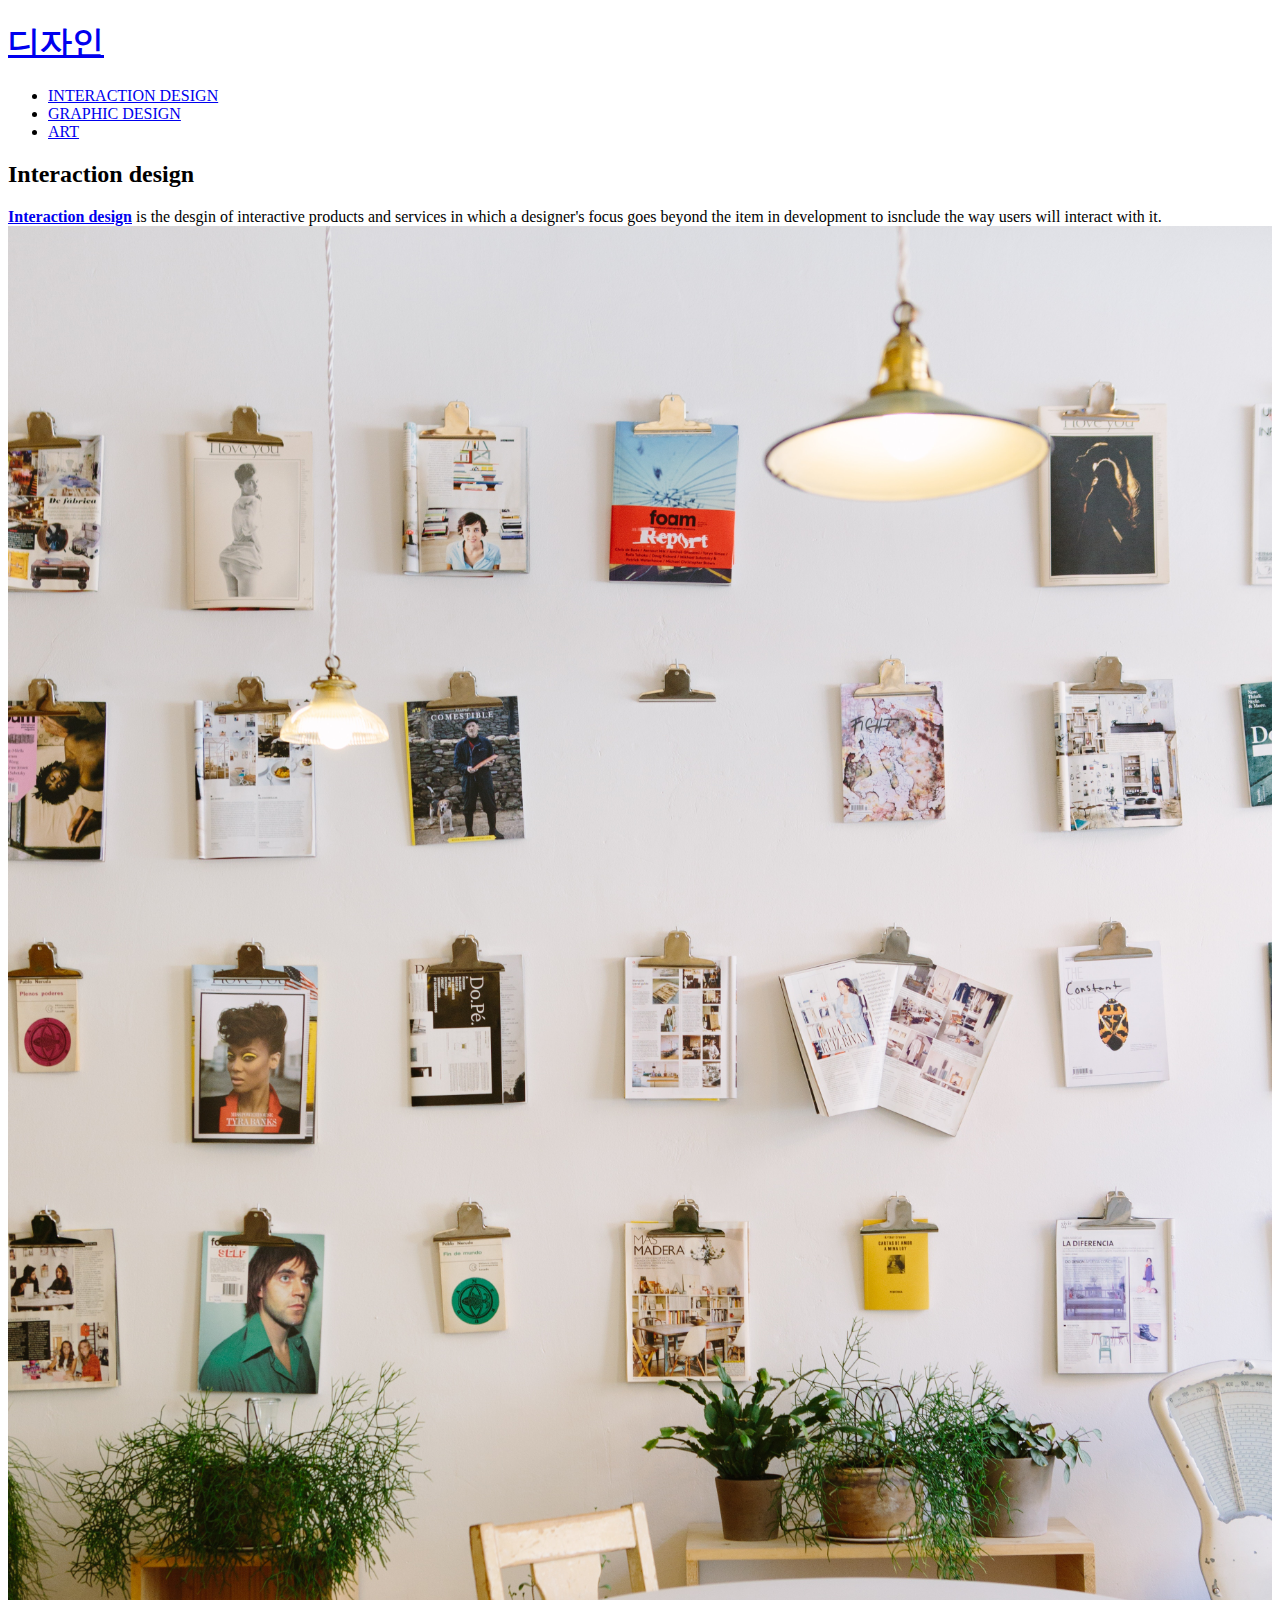
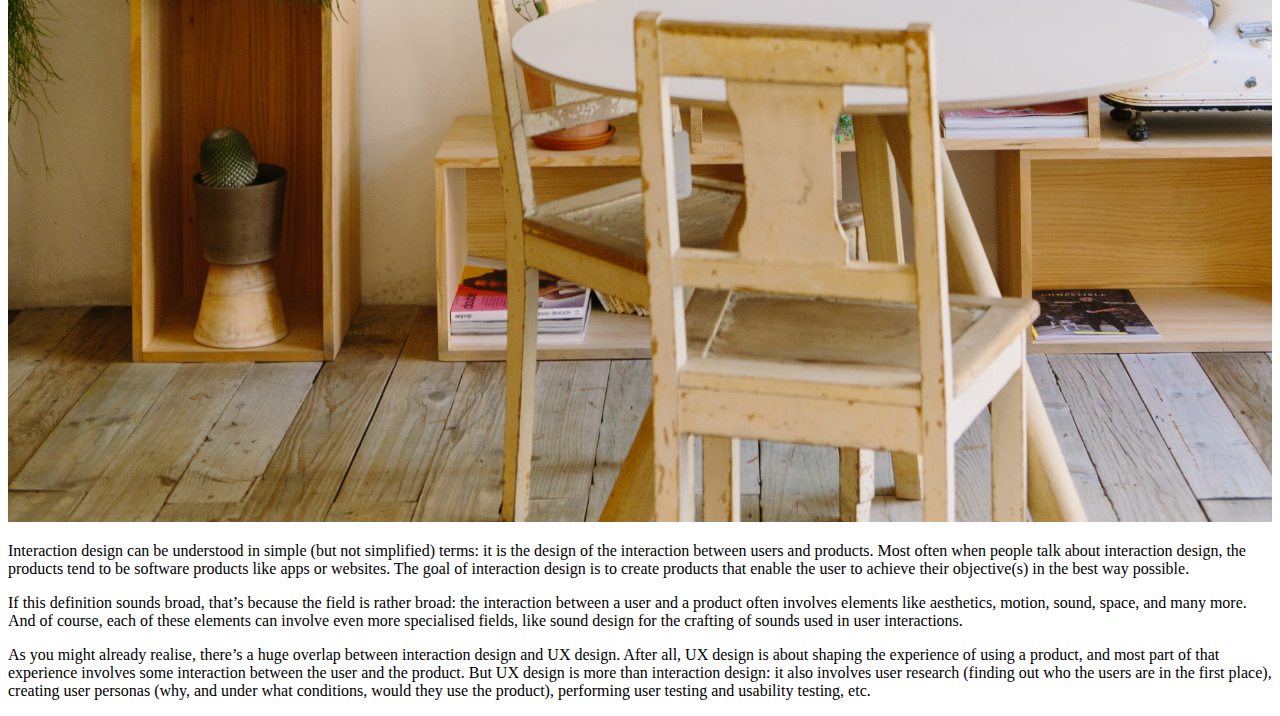
==== 1.html @ 0b704acf "first version" ====
<!doctype html>
<html>
<head>
  <title>WEB1 - I.D</title>
  <meta charset="utf-8">
</head>
<body>
  <h1><a href="index.html">디자인</a></h1>
  <ul>
    <li><a href="1.html">INTERACTION DESIGN</a></li>
    <li><a href="10.html">GRAPHIC DESIGN</a></li>
    <li><a href="100.html">ART</a></li>
  </ul>
  <h2>Interaction design</h2>
  <strong><u><a href="https://www.interaction-design.org/" target="_blank" title=html15speccification">Interaction design</a></u></strong> is the desgin of interactive products and services in which a designer's focus goes beyond the item in development to isnclude the way users will interact with it.<img src="design.jpg" width="100%"><p>Interaction design can be understood in simple (but not simplified) terms: it is the design of the interaction between users and products. Most often when people talk about interaction design, the products tend to be software products like apps or websites. The goal of interaction design is to create products that enable the user to achieve their objective(s) in the best way possible.</p><p>If this definition sounds broad, that’s because the field is rather broad: the interaction between a user and a product often involves elements like aesthetics, motion, sound, space, and many more. And of course, each of these elements can involve even more specialised fields, like sound design for the crafting of sounds used in user interactions.</p><p>As you might already realise, there’s a huge overlap between interaction design and UX design. After all, UX design is about shaping the experience of using a product, and most part of that experience involves some interaction between the user and the product. But UX design is more than interaction design: it also involves user research (finding out who the users are in the first place), creating user personas (why, and under what conditions, would they use the product), performing user testing and usability testing, etc.</p>
</body>
</html>
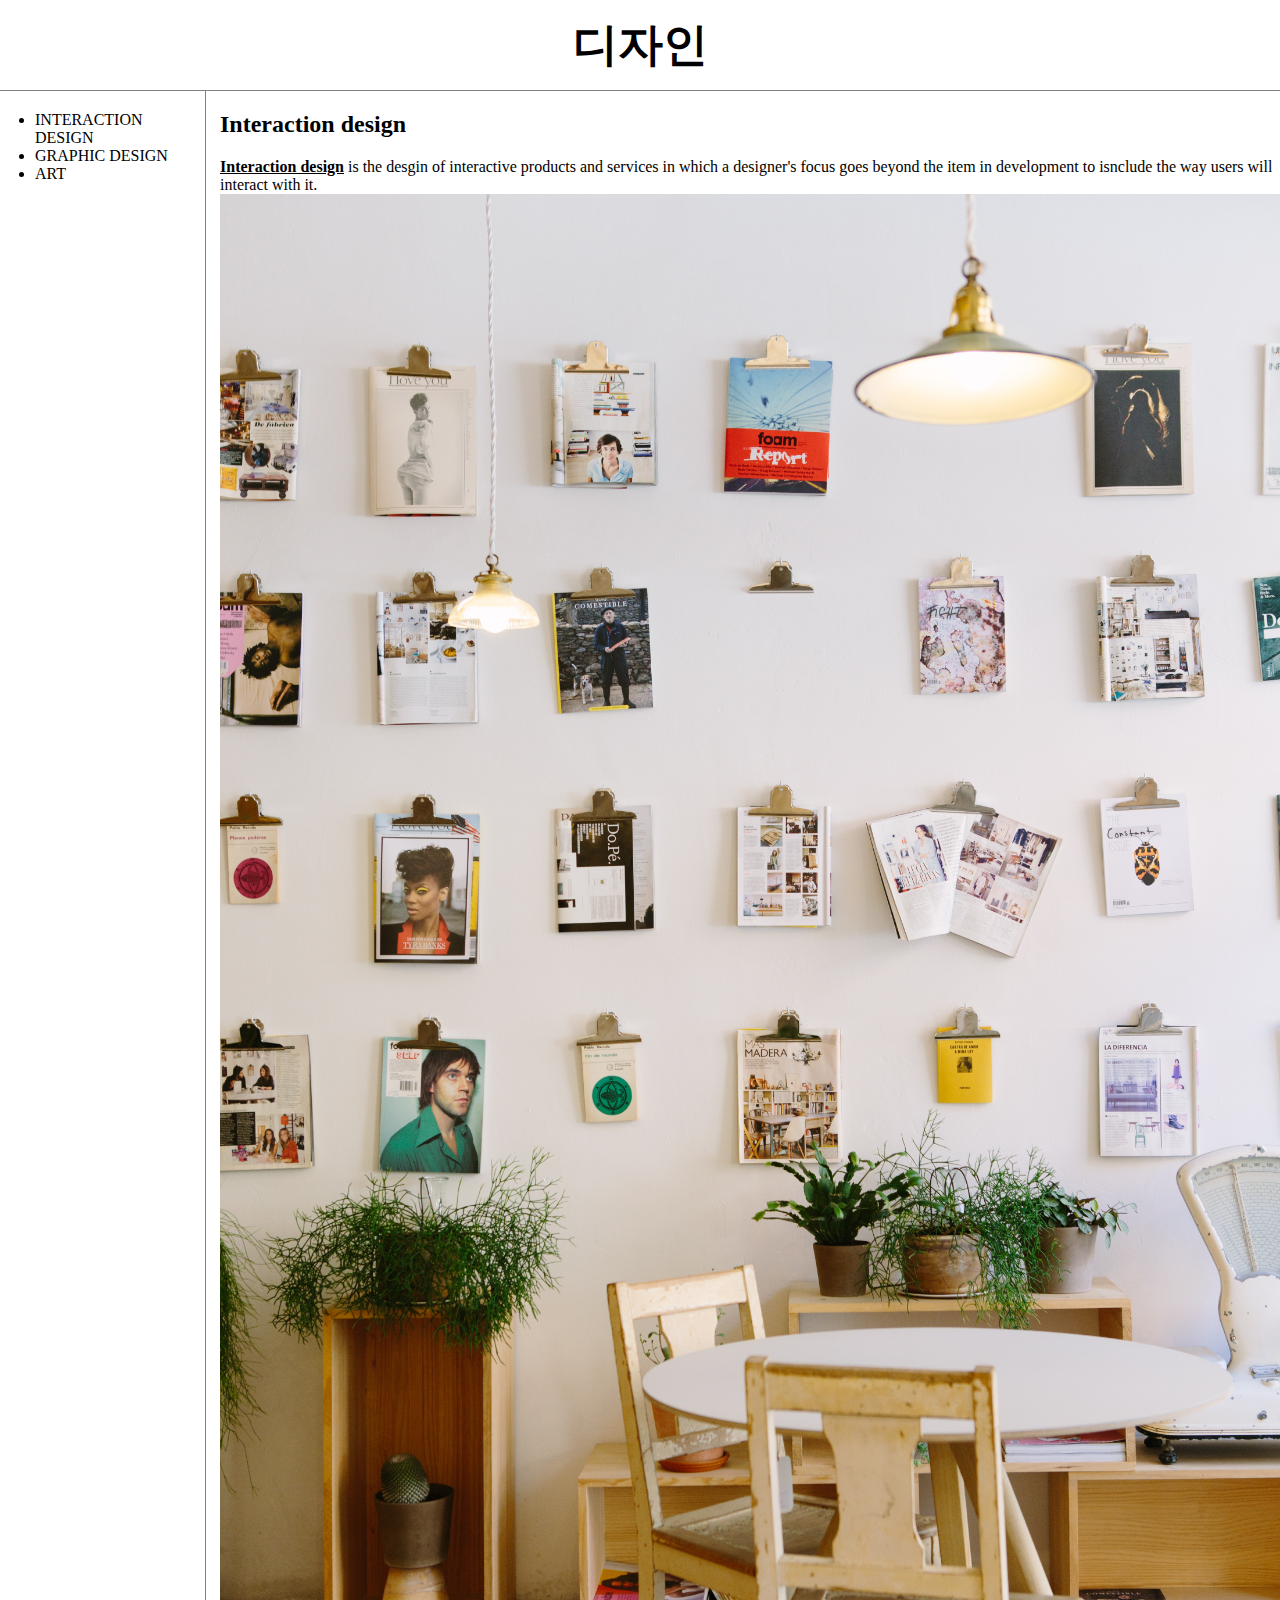
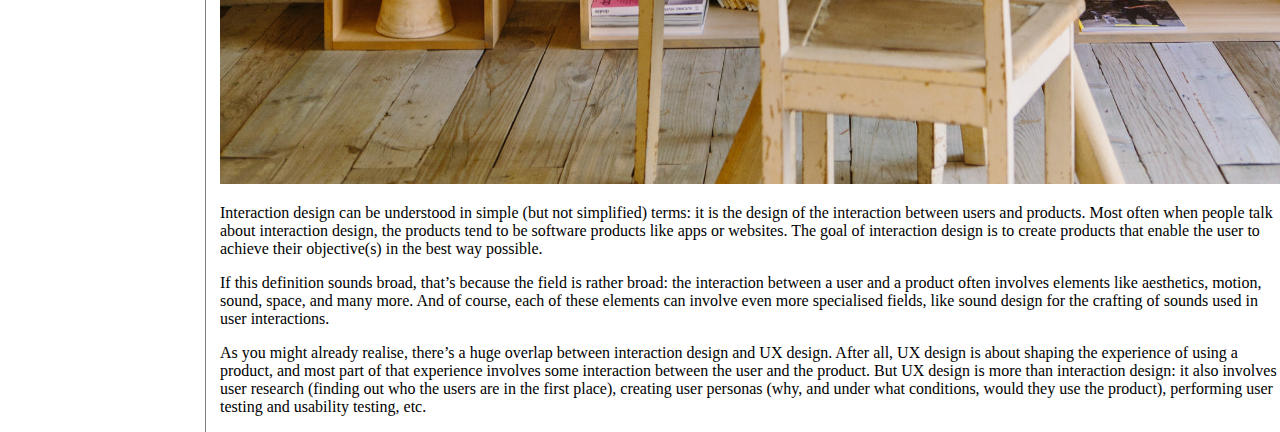
==== commit e9d6cada: "Add files via upload" ====
--- a/1.html
+++ b/1.html
@@ -3,15 +3,59 @@
 <head>
   <title>WEB1 - I.D</title>
   <meta charset="utf-8">
+  <style>
+    body{
+      margin:0;
+    }
+    a {
+      color: black;
+      text-decoration: none;
+    }
+    h1 {
+      font-size: 45px;
+      text-align: center;
+      border-bottom:1px solid gray;
+      margin:0;
+      padding:15px
+    }
+    ul{
+      border-right:1px solid gray;
+      width:150px;
+      margin:0;
+      padding:20px;
+    }
+    #grid{
+      display: grid;
+      grid-template-columns: 200px 1fr;
+    }
+    #grid ul{
+      padding-left: 35px;
+    }
+    #article{
+      padding-left: 20px;
+    }
+  </style>
 </head>
 <body>
   <h1><a href="index.html">디자인</a></h1>
-  <ul>
-    <li><a href="1.html">INTERACTION DESIGN</a></li>
-    <li><a href="10.html">GRAPHIC DESIGN</a></li>
-    <li><a href="100.html">ART</a></li>
-  </ul>
-  <h2>Interaction design</h2>
-  <strong><u><a href="https://www.interaction-design.org/" target="_blank" title=html15speccification">Interaction design</a></u></strong> is the desgin of interactive products and services in which a designer's focus goes beyond the item in development to isnclude the way users will interact with it.<img src="design.jpg" width="100%"><p>Interaction design can be understood in simple (but not simplified) terms: it is the design of the interaction between users and products. Most often when people talk about interaction design, the products tend to be software products like apps or websites. The goal of interaction design is to create products that enable the user to achieve their objective(s) in the best way possible.</p><p>If this definition sounds broad, that’s because the field is rather broad: the interaction between a user and a product often involves elements like aesthetics, motion, sound, space, and many more. And of course, each of these elements can involve even more specialised fields, like sound design for the crafting of sounds used in user interactions.</p><p>As you might already realise, there’s a huge overlap between interaction design and UX design. After all, UX design is about shaping the experience of using a product, and most part of that experience involves some interaction between the user and the product. But UX design is more than interaction design: it also involves user research (finding out who the users are in the first place), creating user personas (why, and under what conditions, would they use the product), performing user testing and usability testing, etc.</p>
+<div id="grid">
+    <ul>
+      <li><a href="1.html" >INTERACTION DESIGN</a></li>
+      <li><a href="10.html" >GRAPHIC DESIGN</a></li>
+      <li><a href="100.html">ART</a></li>
+    </ul>
+    <div id="article">
+    <!--
+    <h1><a href="index.html">디자인</a></h1>
+    <ul>
+      <li><a href="1.html">INTERACTION DESIGN</a></li>
+      <li><a href="10.html">GRAPHIC DESIGN</a></li>
+      <li><a href="100.html">ART</a></li>
+    </ul>
+    -->
+      <h2>Interaction design</h2>
+      <strong><u><a href="https://www.interaction-design.org/" target="_blank" title=html15speccification"> Interaction design</a></u></strong> is the desgin of interactive products and services in which a designer's focus goes beyond the item in development to isnclude the way users will interact with it.<img src="design.jpg" width="100%"><p>Interaction design can be understood in simple (but not simplified) terms: it is the design of the interaction between users and products. Most often when people talk about interaction design, the products tend to be software products like apps or websites. The goal of interaction design is to create products that enable the user to achieve their objective(s) in the best way possible.</p><p>If this definition sounds broad, that’s because the field is rather broad: the interaction between a user and a product often involves elements like aesthetics, motion, sound, space, and many more. And of course, each of these elements can involve even more specialised fields, like sound design for the crafting of sounds used in user interactions.</p><p>As you might already realise, there’s a huge overlap between interaction design and UX design. After all, UX design is about shaping the experience of using a product, and most part of that experience involves some interaction between the user and the product. But UX design is more than interaction design: it also involves user research (finding out who the users are in the first place), creating user personas (why, and under what conditions, would they use the product), performing user testing and usability testing, etc.</p>
+  </div>
+</div>
 </body>
 </html>
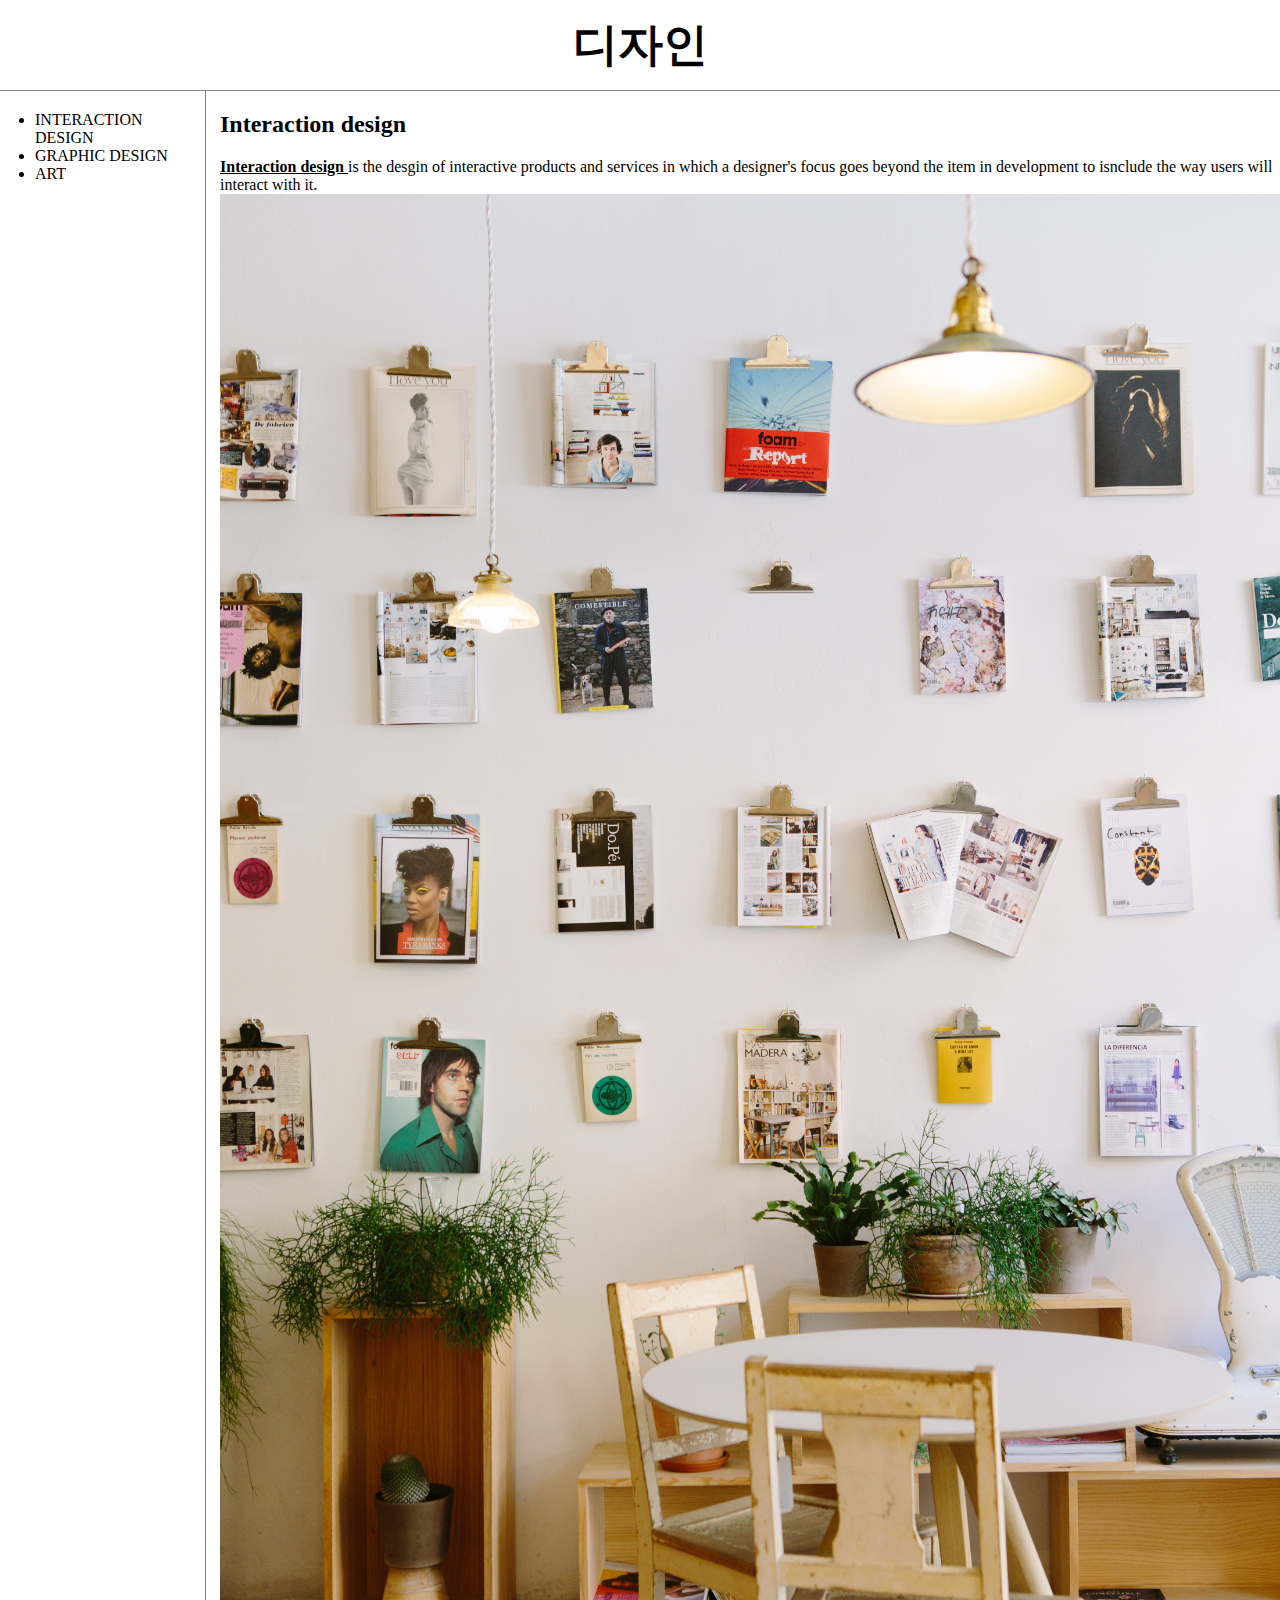
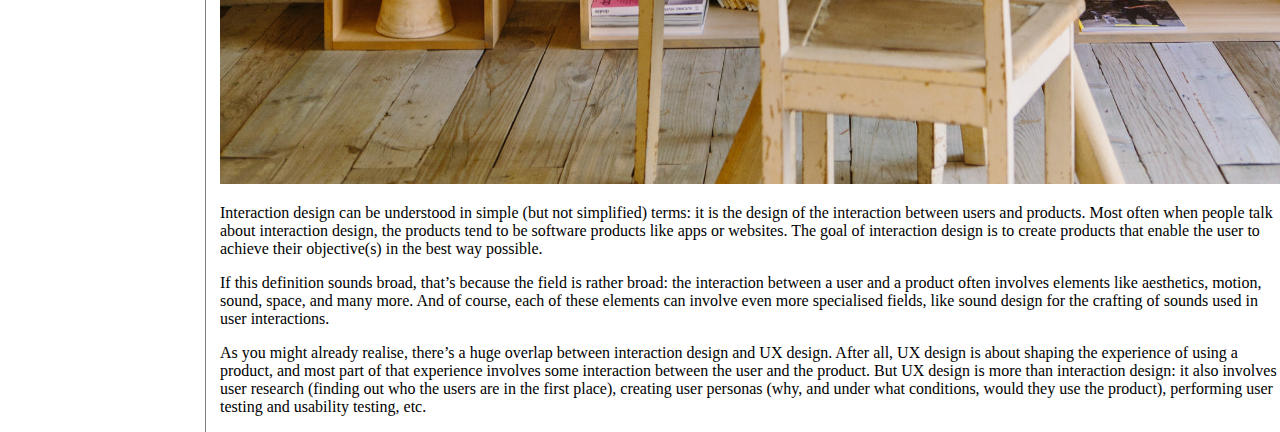
==== commit 12410fdb: "second version" ====
--- a/1.html
+++ b/1.html
@@ -3,38 +3,7 @@
 <head>
   <title>WEB1 - I.D</title>
   <meta charset="utf-8">
-  <style>
-    body{
-      margin:0;
-    }
-    a {
-      color: black;
-      text-decoration: none;
-    }
-    h1 {
-      font-size: 45px;
-      text-align: center;
-      border-bottom:1px solid gray;
-      margin:0;
-      padding:15px
-    }
-    ul{
-      border-right:1px solid gray;
-      width:150px;
-      margin:0;
-      padding:20px;
-    }
-    #grid{
-      display: grid;
-      grid-template-columns: 200px 1fr;
-    }
-    #grid ul{
-      padding-left: 35px;
-    }
-    #article{
-      padding-left: 20px;
-    }
-  </style>
+  <link rel="stylesheet" href="style.css">
 </head>
 <body>
   <h1><a href="index.html">디자인</a></h1>
@@ -54,7 +23,12 @@
     </ul>
     -->
       <h2>Interaction design</h2>
-      <strong><u><a href="https://www.interaction-design.org/" target="_blank" title=html15speccification"> Interaction design</a></u></strong> is the desgin of interactive products and services in which a designer's focus goes beyond the item in development to isnclude the way users will interact with it.<img src="design.jpg" width="100%"><p>Interaction design can be understood in simple (but not simplified) terms: it is the design of the interaction between users and products. Most often when people talk about interaction design, the products tend to be software products like apps or websites. The goal of interaction design is to create products that enable the user to achieve their objective(s) in the best way possible.</p><p>If this definition sounds broad, that’s because the field is rather broad: the interaction between a user and a product often involves elements like aesthetics, motion, sound, space, and many more. And of course, each of these elements can involve even more specialised fields, like sound design for the crafting of sounds used in user interactions.</p><p>As you might already realise, there’s a huge overlap between interaction design and UX design. After all, UX design is about shaping the experience of using a product, and most part of that experience involves some interaction between the user and the product. But UX design is more than interaction design: it also involves user research (finding out who the users are in the first place), creating user personas (why, and under what conditions, would they use the product), performing user testing and usability testing, etc.</p>
+      <strong><u><a href="https://www.interaction-design.org/" target="_blank">
+      Interaction design </a></u></strong> is the desgin of interactive products and services in which a designer's focus goes
+      beyond the item in development to isnclude the way users will interact with it.
+      <img src="design.jpg" width="100%"><p>Interaction design can be understood in simple (but not simplified) terms: it is the design of the interaction between users and products. Most often when people talk about interaction design, the products tend to be software products like apps or websites. The goal of interaction design is to create products that enable the user to achieve their objective(s) in the best way possible.
+      </p> <p>If this definition sounds broad, that’s because the field is rather broad: the interaction between a user and a product often involves elements like aesthetics, motion, sound, space, and many more. And of course, each of these elements can involve even more specialised fields, like sound design for the crafting of sounds used in user interactions.
+      </p><p>As you might already realise, there’s a huge overlap between interaction design and UX design. After all, UX design is about shaping the experience of using a product, and most part of that experience involves some interaction between the user and the product. But UX design is more than interaction design: it also involves user research (finding out who the users are in the first place), creating user personas (why, and under what conditions, would they use the product), performing user testing and usability testing, etc.</p>
   </div>
 </div>
 </body>
--- a/style.css
+++ b/style.css
@@ -0,0 +1,30 @@
+body{
+  margin:0;
+}
+a {
+  color: black;
+  text-decoration: none;
+}
+h1 {
+  font-size: 45px;
+  text-align: center;
+  border-bottom:1px solid gray;
+  margin:0;
+  padding:15px
+}
+ul{
+  border-right:1px solid gray;
+  width:150px;
+  margin:0;
+  padding:20px;
+}
+#grid{
+  display: grid;
+  grid-template-columns: 200px 1fr;
+}
+#grid ul{
+  padding-left: 35px;
+}
+#article{
+  padding-left: 20px;
+}
